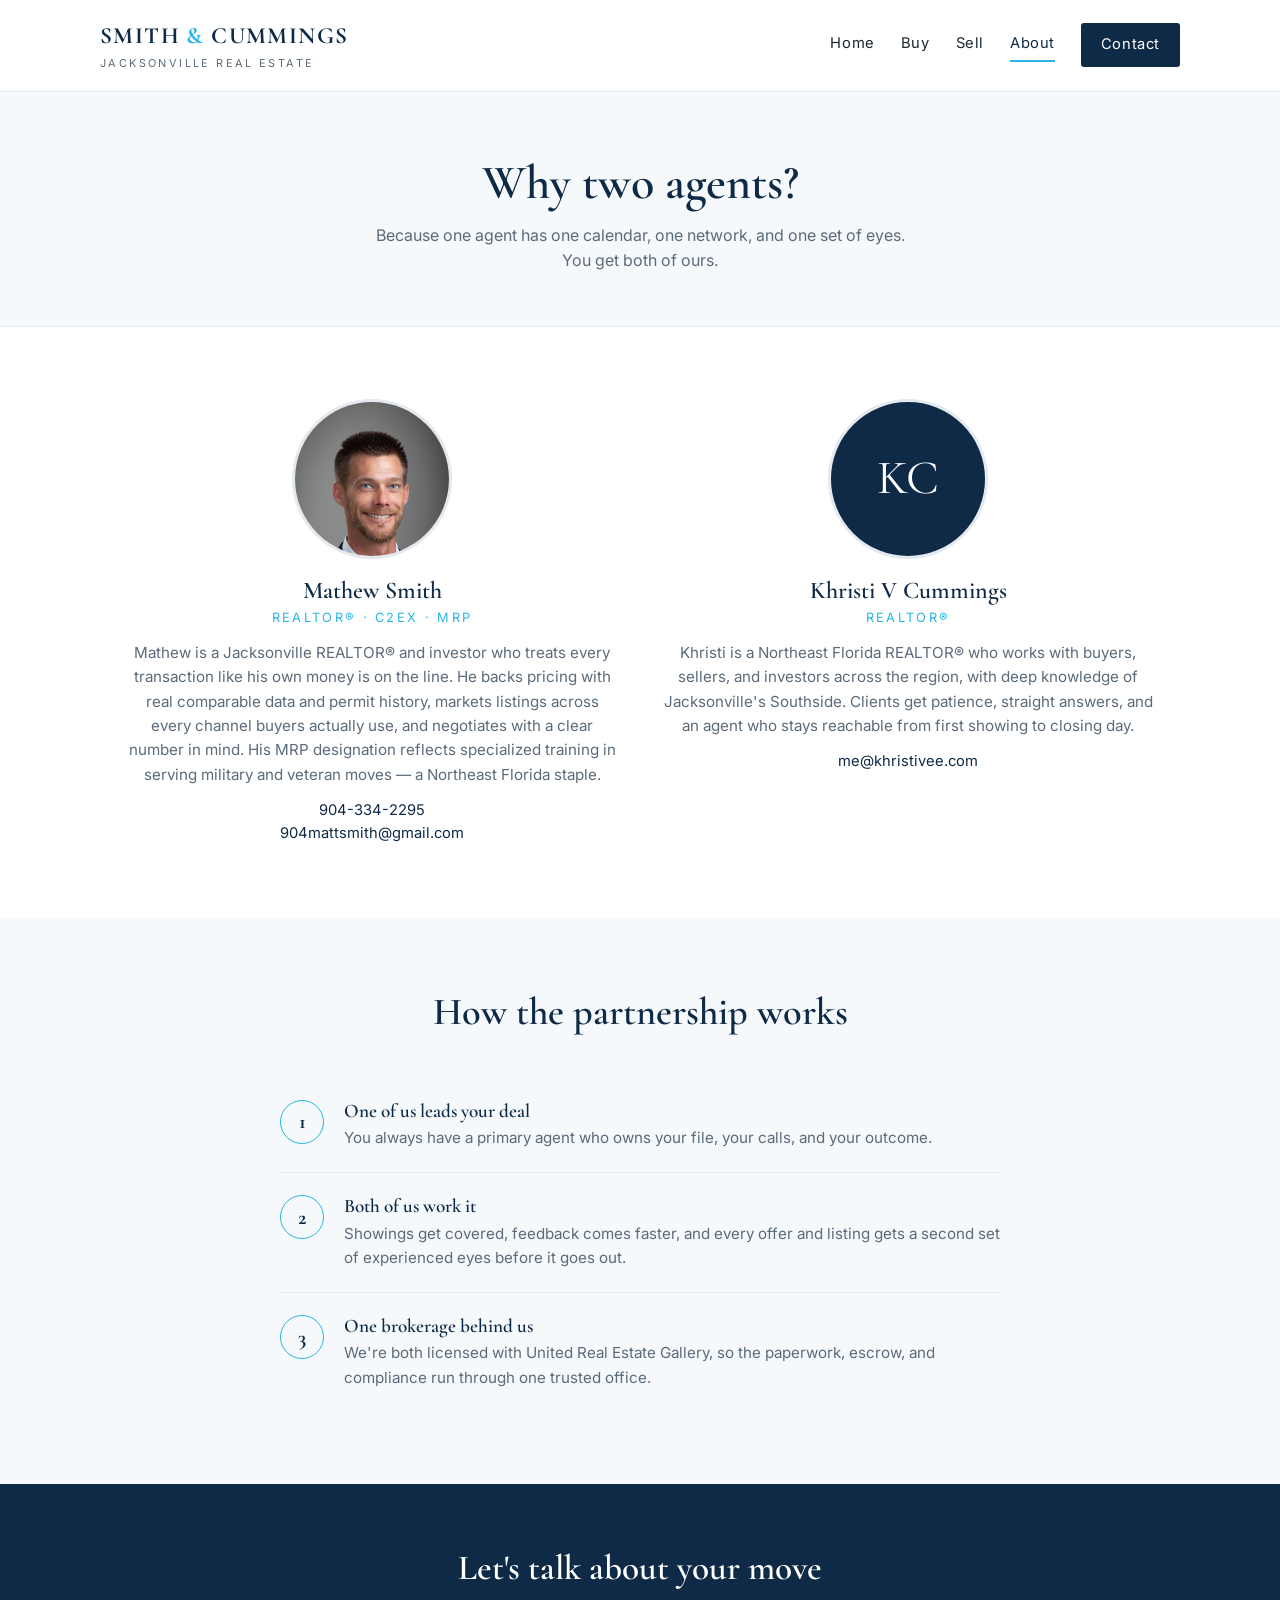
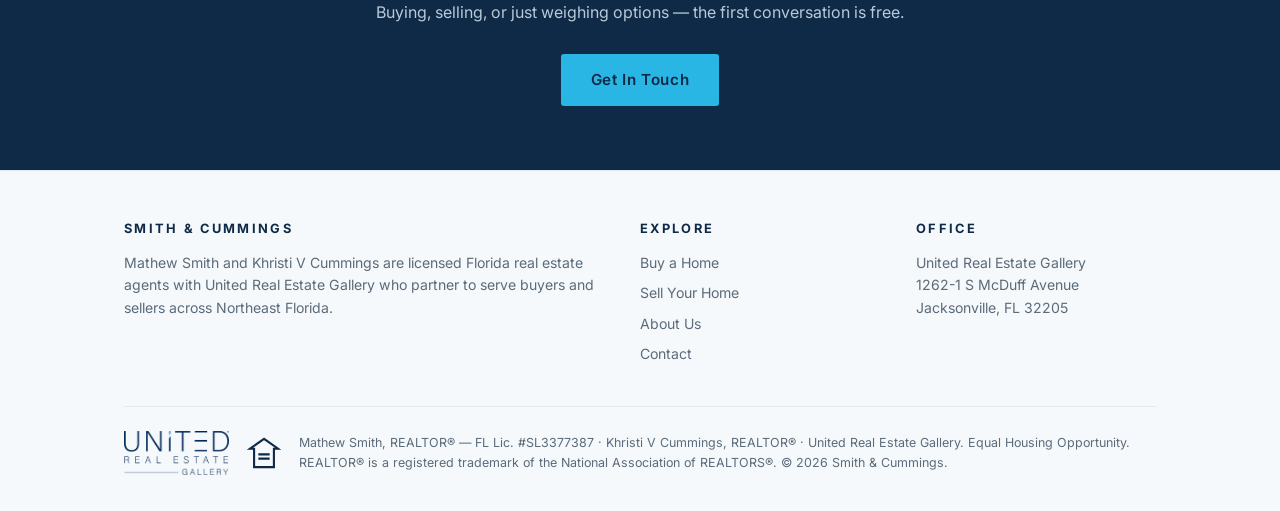
==== about.html @ 45a50d83 "Smith & Cummings site v1 — home, buyers, sellers, about, contact, forms Co-Authored-By: Claude Opus " ====
<!DOCTYPE html>
<html lang="en">
<head>
<meta charset="UTF-8">
<meta name="viewport" content="width=device-width, initial-scale=1.0">
<title>About — Smith &amp; Cummings | Jacksonville Real Estate</title>
<meta name="description" content="Meet Mathew Smith and Khristi V Cummings — two Jacksonville REALTORS® with United Real Estate Gallery who partner to serve Northeast Florida.">
<link rel="canonical" href="https://smithandcummings.com/about.html">
<link rel="preconnect" href="https://fonts.googleapis.com">
<link rel="preconnect" href="https://fonts.gstatic.com" crossorigin>
<link href="https://fonts.googleapis.com/css2?family=Cormorant+Garamond:wght@600;700&family=Inter:wght@400;600&display=swap" rel="stylesheet">
<link rel="stylesheet" href="styles.css">
<!-- GA4 tag added at go-live -->
</head>
<body>

<header>
  <div class="wrap header-inner">
    <a class="brand" href="index.html">
      <div class="mark">SMITH <span>&amp;</span> CUMMINGS</div>
      <div class="sub">Jacksonville Real Estate</div>
    </a>
    <nav>
      <a href="index.html">Home</a>
      <a href="buyers.html">Buy</a>
      <a href="sellers.html">Sell</a>
      <a href="about.html" class="active">About</a>
      <a href="contact.html" class="cta">Contact</a>
    </nav>
  </div>
</header>

<section class="page-hero">
  <div class="wrap">
    <h1>Why two agents?</h1>
    <p>Because one agent has one calendar, one network, and one set of eyes. You get both of ours.</p>
  </div>
</section>

<section class="band">
  <div class="wrap">
    <div class="cols-2">
      <div class="agent-card">
        <img class="photo" src="assets/mathew.jpg" alt="Mathew Smith, REALTOR®">
        <h3>Mathew Smith</h3>
        <div class="role">REALTOR® · C2EX · MRP</div>
        <p>Mathew is a Jacksonville REALTOR® and investor who treats every transaction like his own money is on the line. He backs pricing with real comparable data and permit history, markets listings across every channel buyers actually use, and negotiates with a clear number in mind. His MRP designation reflects specialized training in serving military and veteran moves — a Northeast Florida staple.</p>
        <div class="contact">
          <a href="tel:9043342295">904-334-2295</a><br>
          <a href="mailto:904mattsmith@gmail.com">904mattsmith@gmail.com</a>
        </div>
      </div>
      <div class="agent-card">
        <div class="initials">KC</div>
        <h3>Khristi V Cummings</h3>
        <div class="role">REALTOR®</div>
        <p>Khristi is a Northeast Florida REALTOR® who works with buyers, sellers, and investors across the region, with deep knowledge of Jacksonville's Southside. Clients get patience, straight answers, and an agent who stays reachable from first showing to closing day.</p>
        <div class="contact">
          <a href="mailto:me@khristivee.com">me@khristivee.com</a>
        </div>
      </div>
    </div>
  </div>
</section>

<section class="band soft">
  <div class="wrap">
    <div class="section-head">
      <h2>How the partnership works</h2>
    </div>
    <div class="steps">
      <div class="step">
        <div class="num"></div>
        <div>
          <h3>One of us leads your deal</h3>
          <p>You always have a primary agent who owns your file, your calls, and your outcome.</p>
        </div>
      </div>
      <div class="step">
        <div class="num"></div>
        <div>
          <h3>Both of us work it</h3>
          <p>Showings get covered, feedback comes faster, and every offer and listing gets a second set of experienced eyes before it goes out.</p>
        </div>
      </div>
      <div class="step">
        <div class="num"></div>
        <div>
          <h3>One brokerage behind us</h3>
          <p>We're both licensed with United Real Estate Gallery, so the paperwork, escrow, and compliance run through one trusted office.</p>
        </div>
      </div>
    </div>
  </div>
</section>

<section class="cta-band">
  <div class="wrap">
    <h2>Let's talk about your move</h2>
    <p>Buying, selling, or just weighing options — the first conversation is free.</p>
    <a class="btn primary" href="contact.html">Get In Touch</a>
  </div>
</section>

<footer>
  <div class="wrap">
    <div class="footer-grid">
      <div>
        <h4>Smith &amp; Cummings</h4>
        <p>Mathew Smith and Khristi V Cummings are licensed Florida real estate agents with United Real Estate Gallery who partner to serve buyers and sellers across Northeast Florida.</p>
      </div>
      <div>
        <h4>Explore</h4>
        <ul>
          <li><a href="buyers.html">Buy a Home</a></li>
          <li><a href="sellers.html">Sell Your Home</a></li>
          <li><a href="about.html">About Us</a></li>
          <li><a href="contact.html">Contact</a></li>
        </ul>
      </div>
      <div>
        <h4>Office</h4>
        <p>United Real Estate Gallery<br>1262-1 S McDuff Avenue<br>Jacksonville, FL 32205</p>
      </div>
    </div>
    <div class="footer-legal">
      <img class="uerg" src="assets/uerg.png" alt="United Real Estate Gallery">
      <svg class="eho" width="34" height="34" viewBox="0 0 24 24" fill="none" aria-label="Equal Housing Opportunity"><path d="M12 2L2 9h3v13h14V9h3L12 2z" stroke="#0E2A47" stroke-width="1.5" fill="none"/><path d="M8 13h8M8 16h8" stroke="#0E2A47" stroke-width="1.5"/></svg>
      <p>Mathew Smith, REALTOR® — FL Lic. #SL3377387 · Khristi V Cummings, REALTOR® · United Real Estate Gallery. Equal Housing Opportunity. REALTOR® is a registered trademark of the National Association of REALTORS®. © 2026 Smith &amp; Cummings.</p>
    </div>
  </div>
</footer>

</body>
</html>
---- styles.css ----
/* Smith & Cummings — smithandcummings.com
   Brand: navy #0E2A47 · cyan #29B6E5 · white. Restraint: serif display, clean sans body. */

:root {
  --navy: #0E2A47;
  --cyan: #29B6E5;
  --ink: #1a2732;
  --muted: #5b6b7a;
  --line: #e3e9ee;
  --bg: #ffffff;
  --bg-soft: #f6f9fb;
}

* { margin: 0; padding: 0; box-sizing: border-box; }

body {
  font-family: 'Inter', -apple-system, BlinkMacSystemFont, 'Segoe UI', sans-serif;
  color: var(--ink);
  background: var(--bg);
  line-height: 1.6;
  -webkit-font-smoothing: antialiased;
}

h1, h2, h3, .serif {
  font-family: 'Cormorant Garamond', Georgia, serif;
  color: var(--navy);
  font-weight: 600;
  line-height: 1.15;
}

img { max-width: 100%; display: block; }
a { color: var(--navy); }

.wrap { max-width: 1080px; margin: 0 auto; padding: 0 24px; }

/* Header */
header {
  border-bottom: 1px solid var(--line);
  background: var(--bg);
  position: sticky; top: 0; z-index: 50;
}
.header-inner {
  display: flex; align-items: center; justify-content: space-between;
  padding: 18px 0;
}
.brand { text-decoration: none; }
.brand .mark {
  font-family: 'Cormorant Garamond', Georgia, serif;
  font-size: 1.45rem; letter-spacing: 0.06em; color: var(--navy);
  font-weight: 700;
}
.brand .mark span { color: var(--cyan); }
.brand .sub {
  font-size: 0.68rem; letter-spacing: 0.22em; text-transform: uppercase;
  color: var(--muted);
}
nav { display: flex; gap: 26px; align-items: center; }
nav a {
  text-decoration: none; color: var(--ink); font-size: 0.92rem;
  letter-spacing: 0.04em; padding: 4px 0;
  border-bottom: 2px solid transparent;
}
nav a:hover, nav a.active { color: var(--navy); border-bottom-color: var(--cyan); }
nav a.cta {
  background: var(--navy); color: #fff; padding: 10px 20px; border-radius: 3px;
  border-bottom: none;
}
nav a.cta:hover { background: #16395c; }

/* Hero */
.hero { padding: 96px 0 88px; text-align: center; }
.hero .rule {
  width: 56px; height: 3px; background: var(--cyan); margin: 0 auto 28px;
}
.hero h1 { font-size: clamp(2.4rem, 6vw, 4rem); margin-bottom: 18px; }
.hero p.lead {
  font-size: 1.15rem; color: var(--muted); max-width: 620px; margin: 0 auto 36px;
}
.btn-row { display: flex; gap: 14px; justify-content: center; flex-wrap: wrap; }
.btn {
  display: inline-block; text-decoration: none; font-size: 0.95rem;
  padding: 14px 30px; border-radius: 3px; letter-spacing: 0.04em;
}
.btn.primary { background: var(--navy); color: #fff; }
.btn.primary:hover { background: #16395c; }
.btn.ghost { border: 1px solid var(--navy); color: var(--navy); }
.btn.ghost:hover { background: var(--bg-soft); }

/* Sections */
section.band { padding: 72px 0; }
section.band.soft { background: var(--bg-soft); }
.section-head { text-align: center; margin-bottom: 44px; }
.section-head h2 { font-size: clamp(1.7rem, 4vw, 2.4rem); margin-bottom: 10px; }
.section-head p { color: var(--muted); max-width: 560px; margin: 0 auto; }

.cols-3 { display: grid; grid-template-columns: repeat(3, 1fr); gap: 28px; }
.cols-2 { display: grid; grid-template-columns: repeat(2, 1fr); gap: 40px; }
@media (max-width: 800px) { .cols-3, .cols-2 { grid-template-columns: 1fr; } }

.card {
  background: #fff; border: 1px solid var(--line); border-radius: 4px;
  padding: 32px 28px;
}
.card h3 { font-size: 1.35rem; margin-bottom: 10px; }
.card p { color: var(--muted); font-size: 0.95rem; }
.card .more { display: inline-block; margin-top: 14px; color: var(--navy); font-size: 0.9rem; }

/* Agent cards */
.agent-card { text-align: center; }
.agent-card .photo {
  width: 160px; height: 160px; border-radius: 50%; object-fit: cover;
  object-position: top; margin: 0 auto 18px; border: 3px solid var(--line);
}
.agent-card .initials {
  width: 160px; height: 160px; border-radius: 50%; margin: 0 auto 18px;
  background: var(--navy); color: #fff; display: flex; align-items: center;
  justify-content: center; font-family: 'Cormorant Garamond', Georgia, serif;
  font-size: 3rem; border: 3px solid var(--line);
}
.agent-card h3 { font-size: 1.5rem; }
.agent-card .role { color: var(--cyan); font-size: 0.8rem; letter-spacing: 0.18em; text-transform: uppercase; margin: 4px 0 12px; }
.agent-card p { color: var(--muted); font-size: 0.95rem; }
.agent-card .contact { margin-top: 12px; font-size: 0.92rem; }
.agent-card .contact a { text-decoration: none; }

/* Forms */
form.intake { max-width: 640px; margin: 0 auto; }
.field { margin-bottom: 20px; }
.field label {
  display: block; font-size: 0.85rem; letter-spacing: 0.05em;
  color: var(--navy); margin-bottom: 6px; font-weight: 600;
}
.field input, .field select, .field textarea {
  width: 100%; padding: 12px 14px; border: 1px solid var(--line);
  border-radius: 3px; font-size: 1rem; font-family: inherit; background: #fff;
  color: var(--ink);
}
.field input:focus, .field select:focus, .field textarea:focus {
  outline: none; border-color: var(--cyan);
}
.field textarea { min-height: 110px; resize: vertical; }
.field-row { display: grid; grid-template-columns: 1fr 1fr; gap: 16px; }
@media (max-width: 600px) { .field-row { grid-template-columns: 1fr; } }
form.intake button {
  background: var(--navy); color: #fff; border: none; padding: 15px 36px;
  font-size: 1rem; border-radius: 3px; cursor: pointer; letter-spacing: 0.04em;
  font-family: inherit;
}
form.intake button:hover { background: #16395c; }
.form-note { font-size: 0.82rem; color: var(--muted); margin-top: 14px; text-align: center; }

/* Steps */
.steps { counter-reset: step; max-width: 720px; margin: 0 auto; }
.step {
  display: flex; gap: 20px; padding: 22px 0; border-bottom: 1px solid var(--line);
}
.step:last-child { border-bottom: none; }
.step .num {
  counter-increment: step; flex-shrink: 0; width: 44px; height: 44px;
  border: 1px solid var(--cyan); border-radius: 50%; color: var(--navy);
  display: flex; align-items: center; justify-content: center;
  font-family: 'Cormorant Garamond', Georgia, serif; font-size: 1.3rem; font-weight: 700;
}
.step .num::before { content: counter(step); }
.step h3 { font-size: 1.2rem; margin-bottom: 4px; }
.step p { color: var(--muted); font-size: 0.95rem; }

/* CTA band */
.cta-band { background: var(--navy); color: #fff; text-align: center; padding: 64px 0; }
.cta-band h2 { color: #fff; font-size: clamp(1.6rem, 4vw, 2.2rem); margin-bottom: 12px; }
.cta-band p { color: #b9c9d8; margin-bottom: 28px; }
.cta-band .btn.primary { background: var(--cyan); color: var(--navy); font-weight: 600; }
.cta-band .btn.primary:hover { background: #4cc4ea; }

/* Footer */
footer { background: var(--bg-soft); border-top: 1px solid var(--line); padding: 48px 0 36px; }
.footer-grid { display: grid; grid-template-columns: 2fr 1fr 1fr; gap: 36px; margin-bottom: 32px; }
@media (max-width: 800px) { .footer-grid { grid-template-columns: 1fr; } }
footer h4 { font-size: 0.8rem; letter-spacing: 0.18em; text-transform: uppercase; color: var(--navy); margin-bottom: 12px; }
footer p, footer li { font-size: 0.88rem; color: var(--muted); }
footer ul { list-style: none; }
footer li { margin-bottom: 8px; }
footer a { color: var(--muted); text-decoration: none; }
footer a:hover { color: var(--navy); }
.footer-legal {
  border-top: 1px solid var(--line); padding-top: 24px;
  display: flex; align-items: center; gap: 18px; flex-wrap: wrap;
}
.footer-legal img.uerg { height: 44px; width: auto; }
.footer-legal .eho { flex-shrink: 0; }
.footer-legal p { font-size: 0.78rem; color: var(--muted); flex: 1; min-width: 260px; }

/* Page hero (interior pages) */
.page-hero { background: var(--bg-soft); padding: 64px 0 52px; text-align: center; border-bottom: 1px solid var(--line); }
.page-hero h1 { font-size: clamp(2rem, 5vw, 3rem); margin-bottom: 12px; }
.page-hero p { color: var(--muted); max-width: 560px; margin: 0 auto; }

@media (max-width: 700px) {
  nav { gap: 16px; }
  nav a:not(.cta):not(.active) { display: none; }
  .hero { padding: 64px 0 56px; }
}
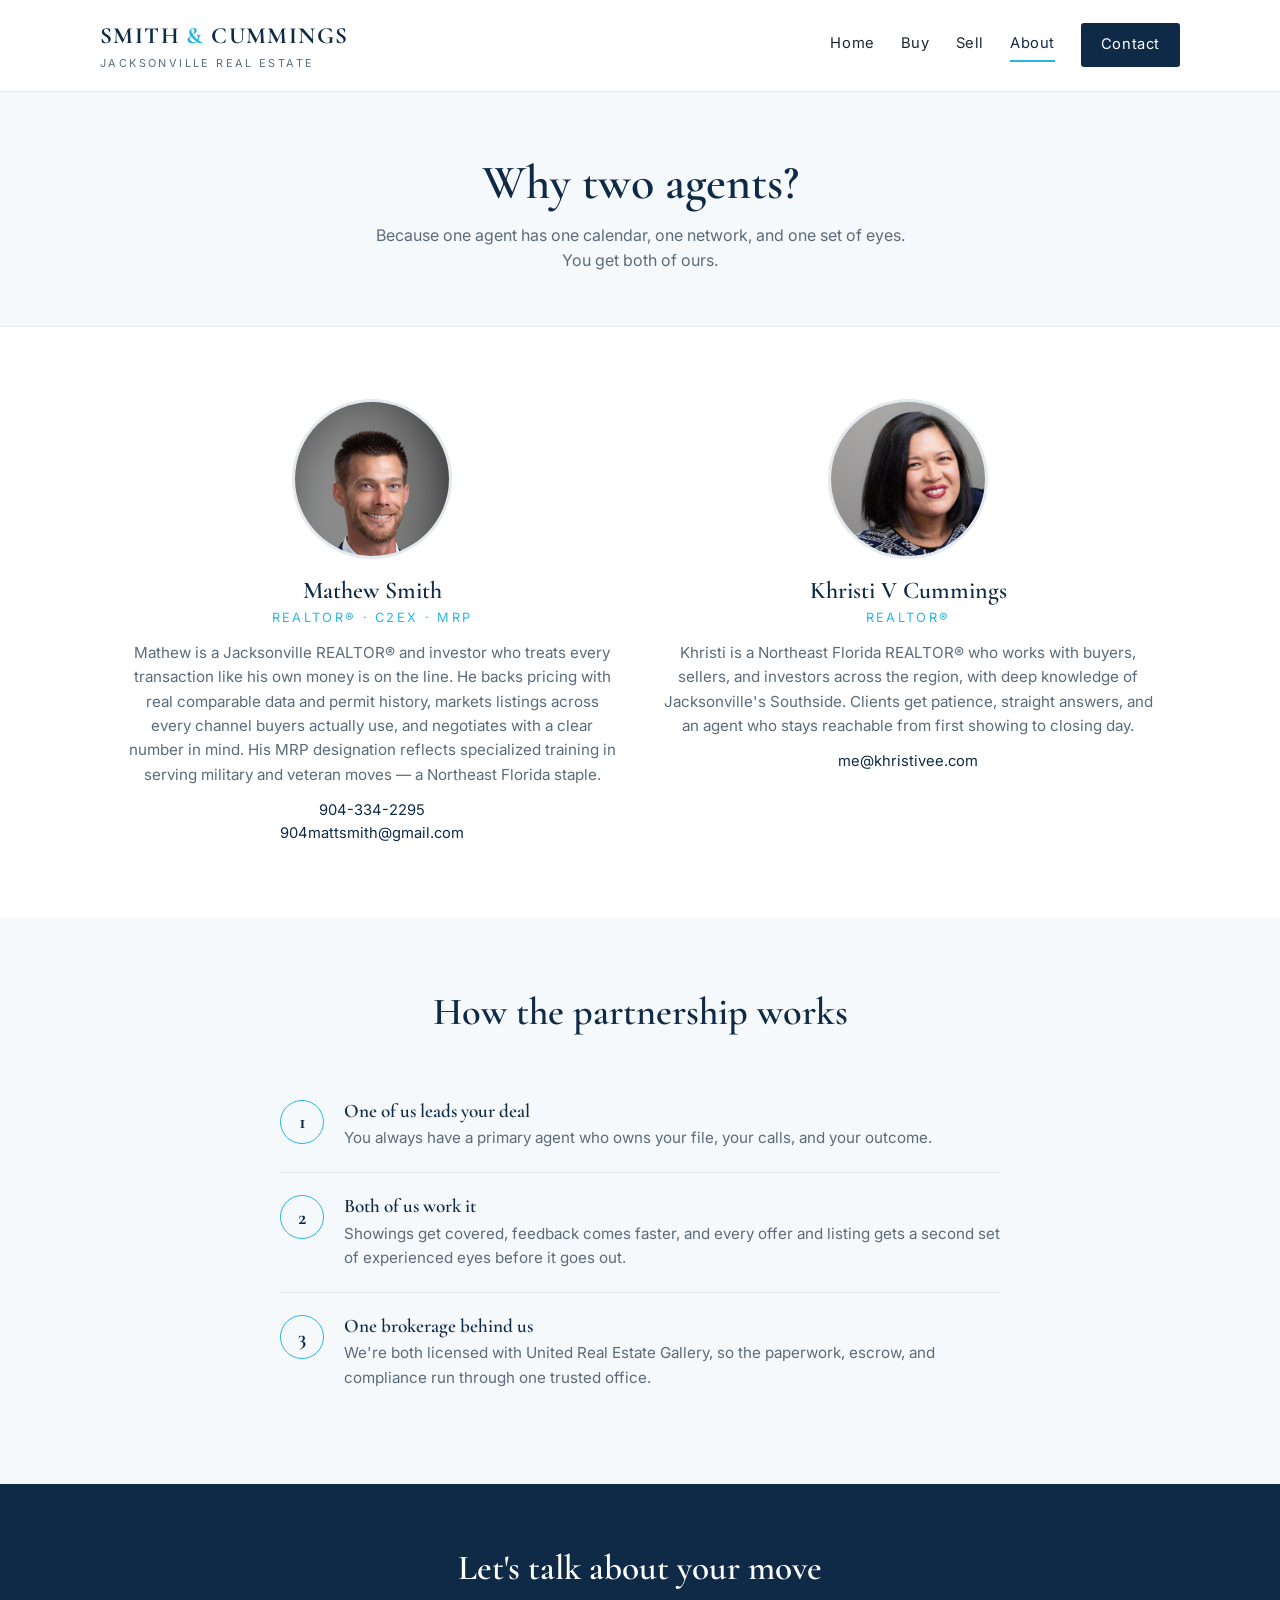
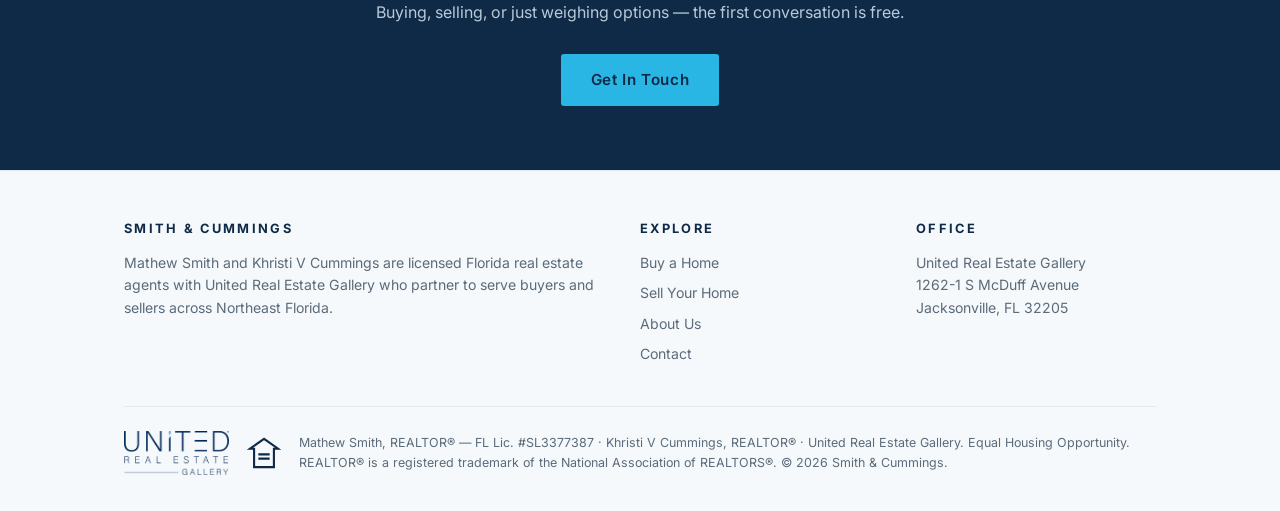
==== commit 21280c2d: "Add Khristi's headshot, drop KC-initials placeholder Co-Authored-By: Claude Sonnet 5 <noreply@anthro" ====
--- a/about.html
+++ b/about.html
@@ -51,7 +51,7 @@
         </div>
       </div>
       <div class="agent-card">
-        <div class="initials">KC</div>
+        <img class="photo" src="assets/khristi.jpg" alt="Khristi V Cummings, REALTOR®">
         <h3>Khristi V Cummings</h3>
         <div class="role">REALTOR®</div>
         <p>Khristi is a Northeast Florida REALTOR® who works with buyers, sellers, and investors across the region, with deep knowledge of Jacksonville's Southside. Clients get patience, straight answers, and an agent who stays reachable from first showing to closing day.</p>
--- a/styles.css
+++ b/styles.css
@@ -111,12 +111,6 @@
   width: 160px; height: 160px; border-radius: 50%; object-fit: cover;
   object-position: top; margin: 0 auto 18px; border: 3px solid var(--line);
 }
-.agent-card .initials {
-  width: 160px; height: 160px; border-radius: 50%; margin: 0 auto 18px;
-  background: var(--navy); color: #fff; display: flex; align-items: center;
-  justify-content: center; font-family: 'Cormorant Garamond', Georgia, serif;
-  font-size: 3rem; border: 3px solid var(--line);
-}
 .agent-card h3 { font-size: 1.5rem; }
 .agent-card .role { color: var(--cyan); font-size: 0.8rem; letter-spacing: 0.18em; text-transform: uppercase; margin: 4px 0 12px; }
 .agent-card p { color: var(--muted); font-size: 0.95rem; }
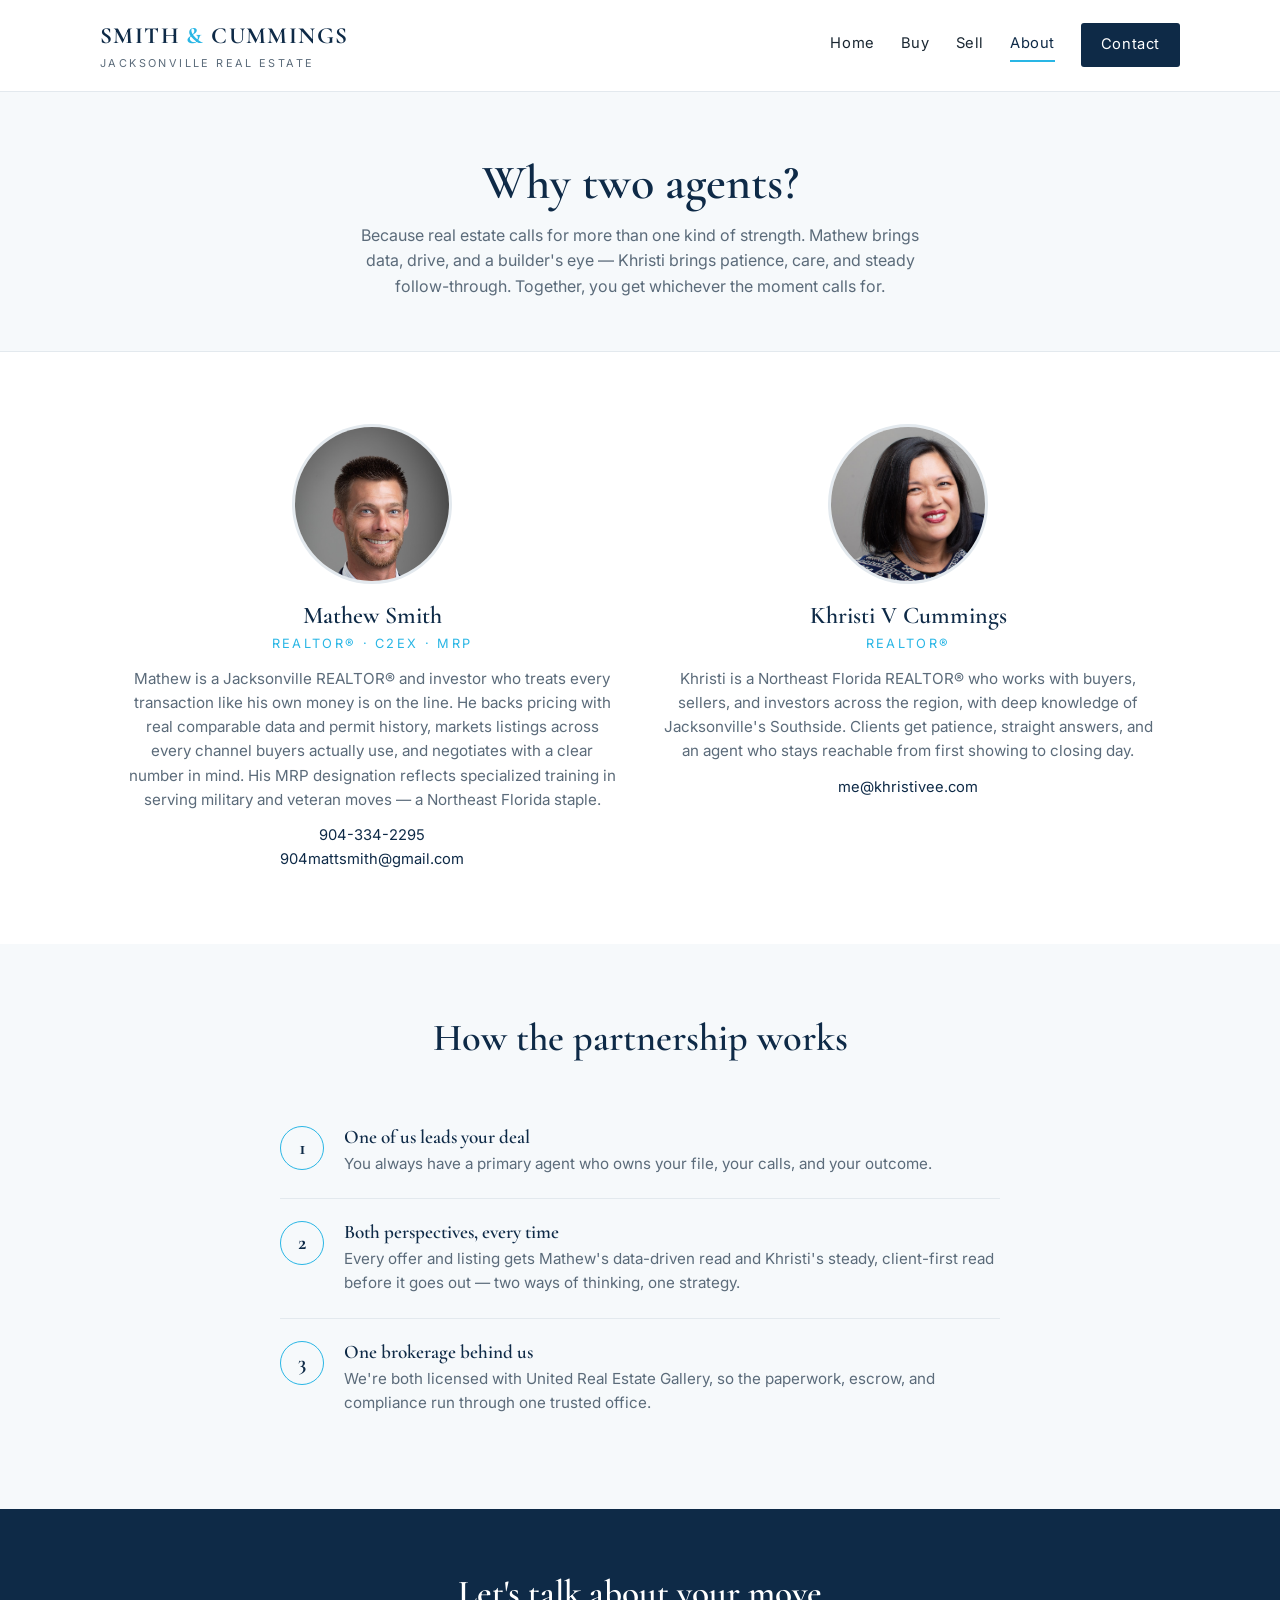
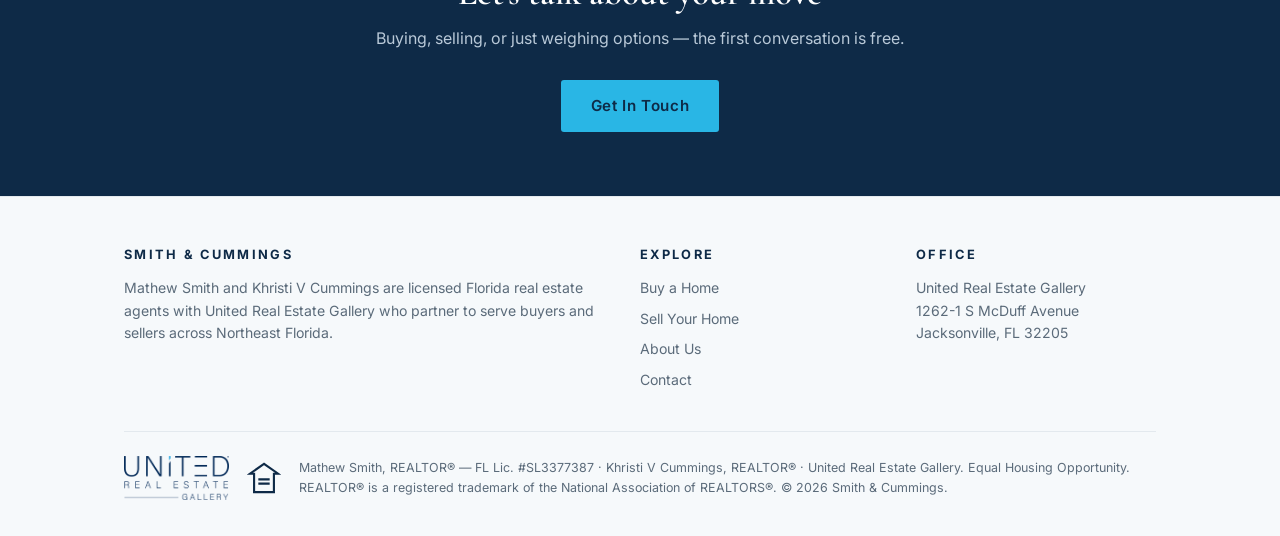
==== commit d310b196: "Reframe partnership copy: complementary strengths, not team/coverage language Co-Authored-By: Claude" ====
--- a/about.html
+++ b/about.html
@@ -33,7 +33,7 @@
 <section class="page-hero">
   <div class="wrap">
     <h1>Why two agents?</h1>
-    <p>Because one agent has one calendar, one network, and one set of eyes. You get both of ours.</p>
+    <p>Because real estate calls for more than one kind of strength. Mathew brings data, drive, and a builder's eye — Khristi brings patience, care, and steady follow-through. Together, you get whichever the moment calls for.</p>
   </div>
 </section>
 
@@ -79,8 +79,8 @@
       <div class="step">
         <div class="num"></div>
         <div>
-          <h3>Both of us work it</h3>
-          <p>Showings get covered, feedback comes faster, and every offer and listing gets a second set of experienced eyes before it goes out.</p>
+          <h3>Both perspectives, every time</h3>
+          <p>Every offer and listing gets Mathew's data-driven read and Khristi's steady, client-first read before it goes out — two ways of thinking, one strategy.</p>
         </div>
       </div>
       <div class="step">
